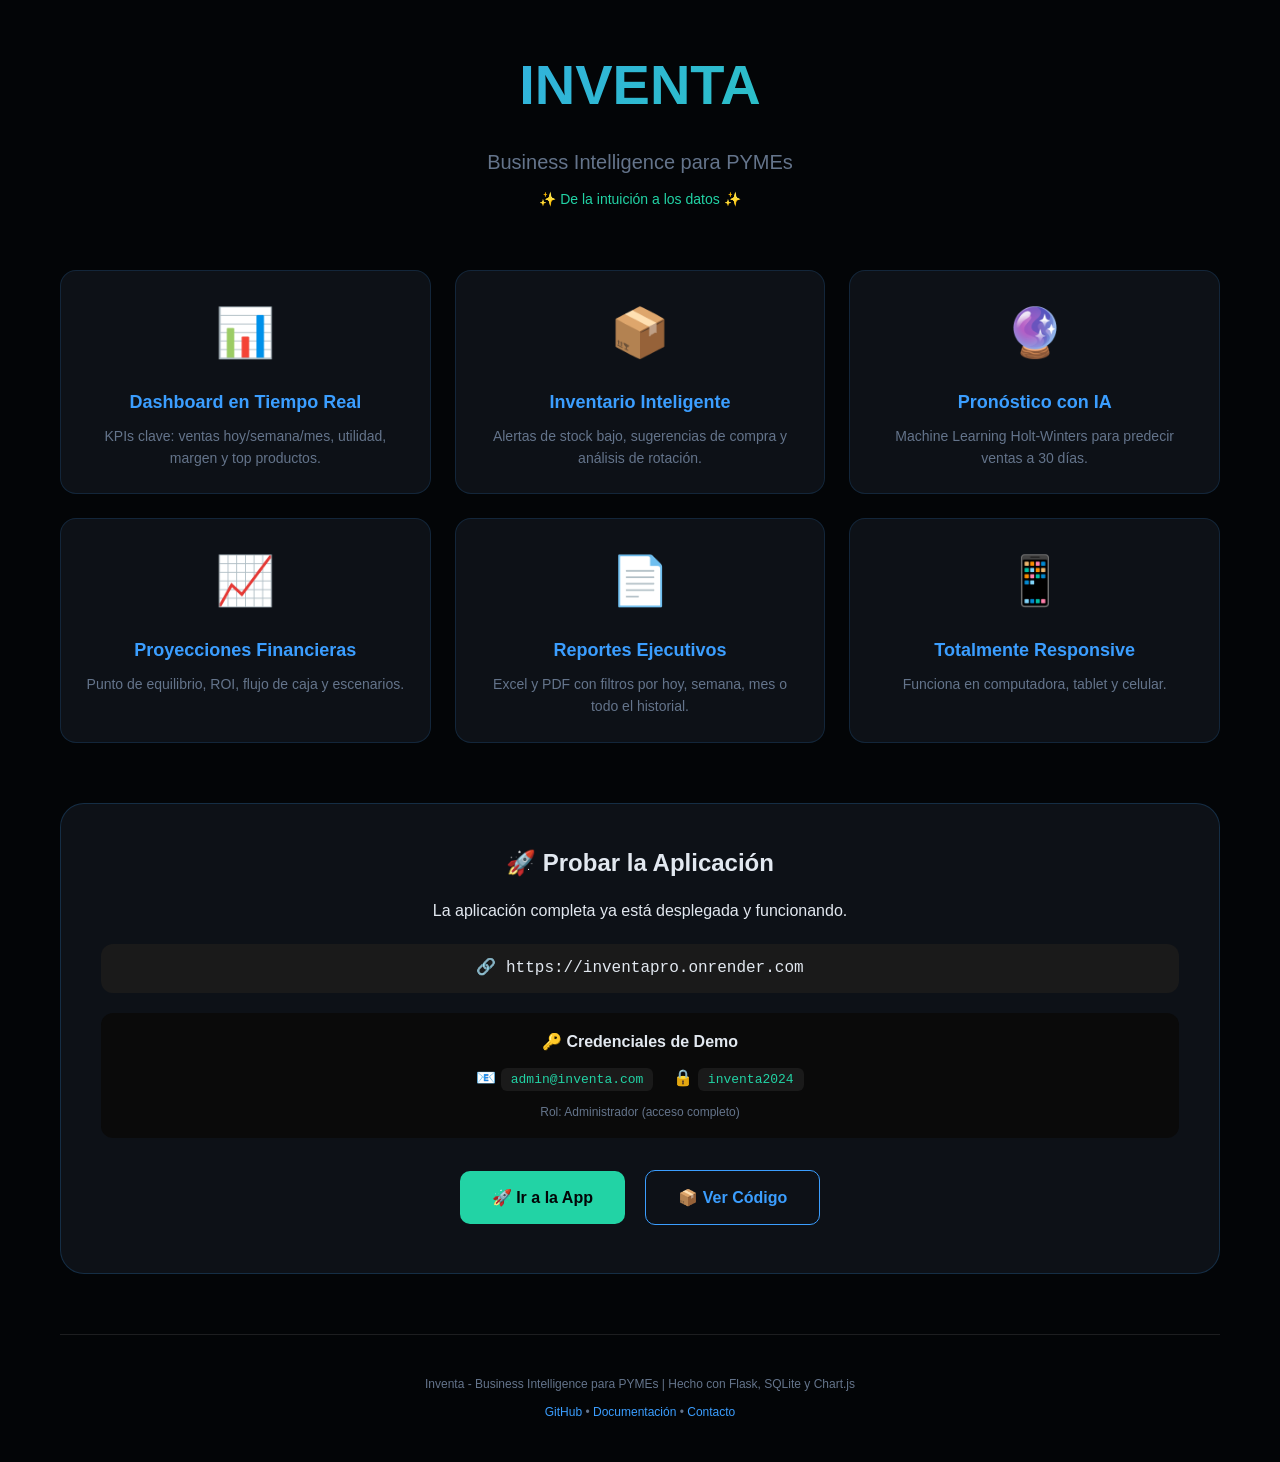
==== index.html @ 5ccad84c "Configurado para despliegue en Render" ====
<!DOCTYPE html>
<html lang="es">

<head>
    <meta charset="UTF-8">
    <meta name="viewport" content="width=device-width, initial-scale=1.0, maximum-scale=1.0, user-scalable=yes">
    <title>Inventa - Business Intelligence para PYMEs</title>
    <style>
        * {
            margin: 0;
            padding: 0;
            box-sizing: border-box;
        }

        body {
            font-family: -apple-system, BlinkMacSystemFont, 'Segoe UI', Roboto, 'Inter', sans-serif;
            background: #030507;
            color: #e2e8f0;
            line-height: 1.6;
        }

        .container {
            max-width: 1200px;
            margin: 0 auto;
            padding: 40px 20px;
        }

        /* Header */
        .header {
            text-align: center;
            margin-bottom: 60px;
        }

        .logo {
            font-size: 56px;
            font-weight: 800;
            background: linear-gradient(135deg, #3b9eff, #22d3a5);
            -webkit-background-clip: text;
            background-clip: text;
            color: transparent;
            margin-bottom: 16px;
        }

        .tagline {
            font-size: 20px;
            color: #64748b;
            margin-bottom: 10px;
        }

        /* Grid features */
        .features {
            display: grid;
            grid-template-columns: repeat(auto-fit, minmax(280px, 1fr));
            gap: 24px;
            margin-bottom: 60px;
        }

        .feature-card {
            background: #0d1117;
            border: 1px solid rgba(59, 158, 255, 0.15);
            border-radius: 16px;
            padding: 24px;
            text-align: center;
            transition: transform 0.2s, border-color 0.2s;
        }

        .feature-card:hover {
            transform: translateY(-4px);
            border-color: rgba(59, 158, 255, 0.4);
        }

        .feature-icon {
            font-size: 48px;
            margin-bottom: 16px;
        }

        .feature-title {
            font-size: 18px;
            font-weight: 600;
            margin-bottom: 8px;
            color: #3b9eff;
        }

        .feature-desc {
            font-size: 14px;
            color: #64748b;
        }

        /* Demo section */
        .demo-section {
            background: #0d1117;
            border: 1px solid rgba(59, 158, 255, 0.2);
            border-radius: 24px;
            padding: 40px;
            margin-bottom: 60px;
            text-align: center;
        }

        .demo-title {
            font-size: 24px;
            font-weight: 700;
            margin-bottom: 16px;
        }

        .demo-url {
            background: #1a1a1a;
            padding: 12px 20px;
            border-radius: 12px;
            font-family: monospace;
            font-size: 16px;
            margin: 20px 0;
            word-break: break-all;
        }

        .credentials {
            background: #0a0a0a;
            padding: 16px;
            border-radius: 12px;
            margin-top: 20px;
        }

        .cred-row {
            display: flex;
            justify-content: center;
            gap: 20px;
            flex-wrap: wrap;
            margin-top: 10px;
        }

        code {
            background: #1a1a1a;
            padding: 4px 10px;
            border-radius: 6px;
            color: #22d3a5;
        }

        /* Buttons */
        .btn {
            display: inline-block;
            padding: 14px 32px;
            border-radius: 10px;
            text-decoration: none;
            font-weight: 600;
            transition: all 0.2s;
            margin: 8px;
        }

        .btn-primary {
            background: #3b9eff;
            color: white;
        }

        .btn-primary:hover {
            background: #60b4ff;
            transform: translateY(-2px);
        }

        .btn-success {
            background: #22d3a5;
            color: #030507;
        }

        .btn-success:hover {
            background: #2ee5b5;
            transform: translateY(-2px);
        }

        .btn-outline {
            border: 1px solid #3b9eff;
            color: #3b9eff;
            background: transparent;
        }

        .btn-outline:hover {
            background: rgba(59, 158, 255, 0.1);
        }

        /* Footer */
        .footer {
            text-align: center;
            padding-top: 40px;
            border-top: 1px solid rgba(255, 255, 255, 0.1);
            color: #64748b;
            font-size: 12px;
        }

        .footer a {
            color: #3b9eff;
            text-decoration: none;
        }

        /* Mobile optimizations */
        @media (max-width: 768px) {
            .container {
                padding: 20px 16px;
            }

            .logo {
                font-size: 40px;
            }

            .tagline {
                font-size: 16px;
            }

            .demo-section {
                padding: 24px;
            }

            .demo-title {
                font-size: 20px;
            }

            .demo-url {
                font-size: 12px;
                word-break: break-all;
            }

            .cred-row {
                flex-direction: column;
                gap: 8px;
            }

            .btn {
                padding: 10px 20px;
                font-size: 14px;
                display: block;
                width: 100%;
                max-width: 280px;
                margin: 8px auto;
            }

            .features {
                gap: 16px;
            }

            .feature-card {
                padding: 18px;
            }

            .feature-icon {
                font-size: 36px;
            }
        }

        @media (max-width: 480px) {
            .logo {
                font-size: 32px;
            }

            .demo-section .btn {
                width: 100%;
            }
        }
    </style>
</head>

<body>
    <div class="container">
        <div class="header">
            <div class="logo">INVENTA</div>
            <div class="tagline">Business Intelligence para PYMEs</div>
            <div style="font-size: 14px; color: #22d3a5;">✨ De la intuición a los datos ✨</div>
        </div>

        <div class="features">
            <div class="feature-card">
                <div class="feature-icon">📊</div>
                <div class="feature-title">Dashboard en Tiempo Real</div>
                <div class="feature-desc">KPIs clave: ventas hoy/semana/mes, utilidad, margen y top productos.</div>
            </div>
            <div class="feature-card">
                <div class="feature-icon">📦</div>
                <div class="feature-title">Inventario Inteligente</div>
                <div class="feature-desc">Alertas de stock bajo, sugerencias de compra y análisis de rotación.</div>
            </div>
            <div class="feature-card">
                <div class="feature-icon">🔮</div>
                <div class="feature-title">Pronóstico con IA</div>
                <div class="feature-desc">Machine Learning Holt-Winters para predecir ventas a 30 días.</div>
            </div>
            <div class="feature-card">
                <div class="feature-icon">📈</div>
                <div class="feature-title">Proyecciones Financieras</div>
                <div class="feature-desc">Punto de equilibrio, ROI, flujo de caja y escenarios.</div>
            </div>
            <div class="feature-card">
                <div class="feature-icon">📄</div>
                <div class="feature-title">Reportes Ejecutivos</div>
                <div class="feature-desc">Excel y PDF con filtros por hoy, semana, mes o todo el historial.</div>
            </div>
            <div class="feature-card">
                <div class="feature-icon">📱</div>
                <div class="feature-title">Totalmente Responsive</div>
                <div class="feature-desc">Funciona en computadora, tablet y celular.</div>
            </div>
        </div>

        <div class="demo-section">
            <div class="demo-title">🚀 Probar la Aplicación</div>
            <p>La aplicación completa ya está desplegada y funcionando.</p>
            <div class="demo-url">
                🔗 https://inventapro.onrender.com
            </div>

            <div class="credentials">
                <strong>🔑 Credenciales de Demo</strong>
                <div class="cred-row">
                    <div>📧 <code>admin@inventa.com</code></div>
                    <div>🔒 <code>inventa2024</code></div>
                </div>
                <div style="margin-top: 12px; font-size: 12px; color: #64748b;">
                    Rol: Administrador (acceso completo)
                </div>
            </div>

            <div style="margin-top: 24px;">
                <a href="https://inventapro.onrender.com" class="btn btn-success">🚀 Ir a la App</a>
                <a href="https://github.com/juank7678/inventaPro" class="btn btn-outline">📦 Ver Código</a>
            </div>
        </div>

        <div class="footer">
            <p>Inventa - Business Intelligence para PYMEs | Hecho con Flask, SQLite y Chart.js</p>
            <p style="margin-top: 8px;">
                <a href="https://github.com/juank7678/inventaPro">GitHub</a> •
                <a href="#">Documentación</a> •
                <a href="#">Contacto</a>
            </p>
        </div>
    </div>
</body>

</html>
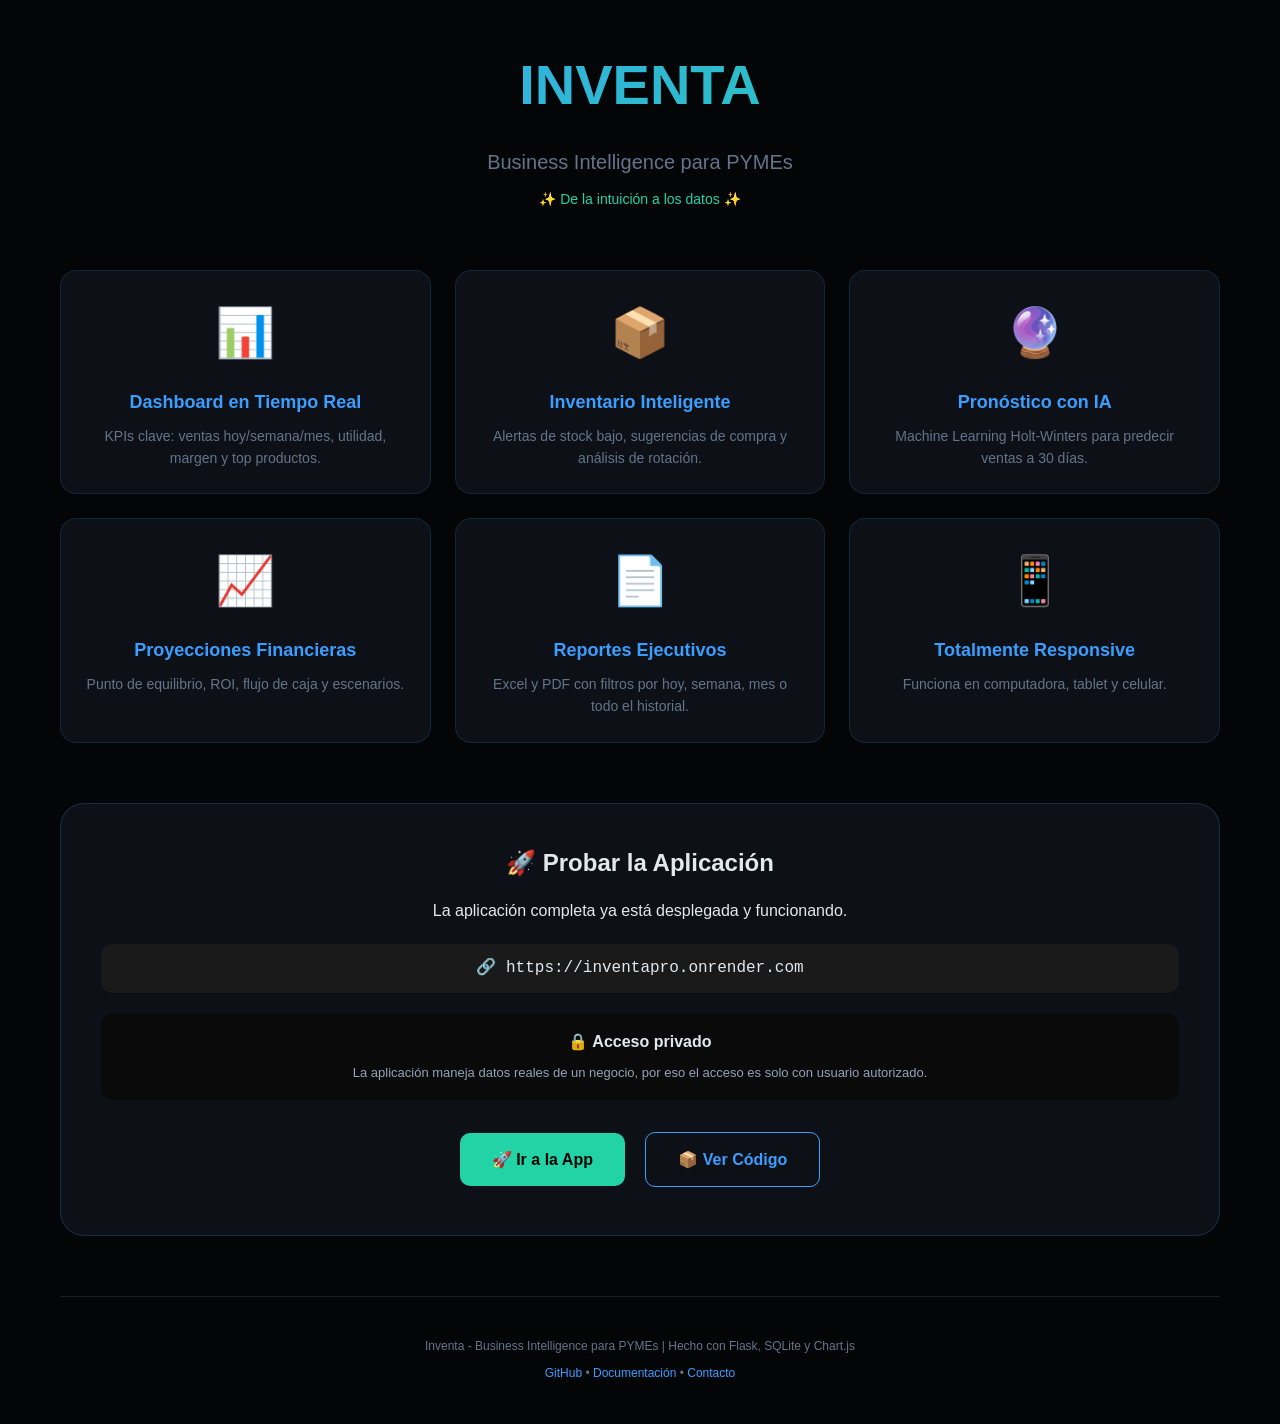
==== commit 9a9260ad: "Rediseño para uso real: venta rápida, seguridad y versión móvil - Registrar ventas desde cualquier p" ====
--- a/index.html
+++ b/index.html
@@ -304,13 +304,9 @@
             </div>
 
             <div class="credentials">
-                <strong>🔑 Credenciales de Demo</strong>
-                <div class="cred-row">
-                    <div>📧 <code>admin@inventa.com</code></div>
-                    <div>🔒 <code>inventa2024</code></div>
-                </div>
-                <div style="margin-top: 12px; font-size: 12px; color: #64748b;">
-                    Rol: Administrador (acceso completo)
+                <strong>🔒 Acceso privado</strong>
+                <div style="margin-top: 8px; font-size: 13px; color: #94a3b8;">
+                    La aplicación maneja datos reales de un negocio, por eso el acceso es solo con usuario autorizado.
                 </div>
             </div>
 
